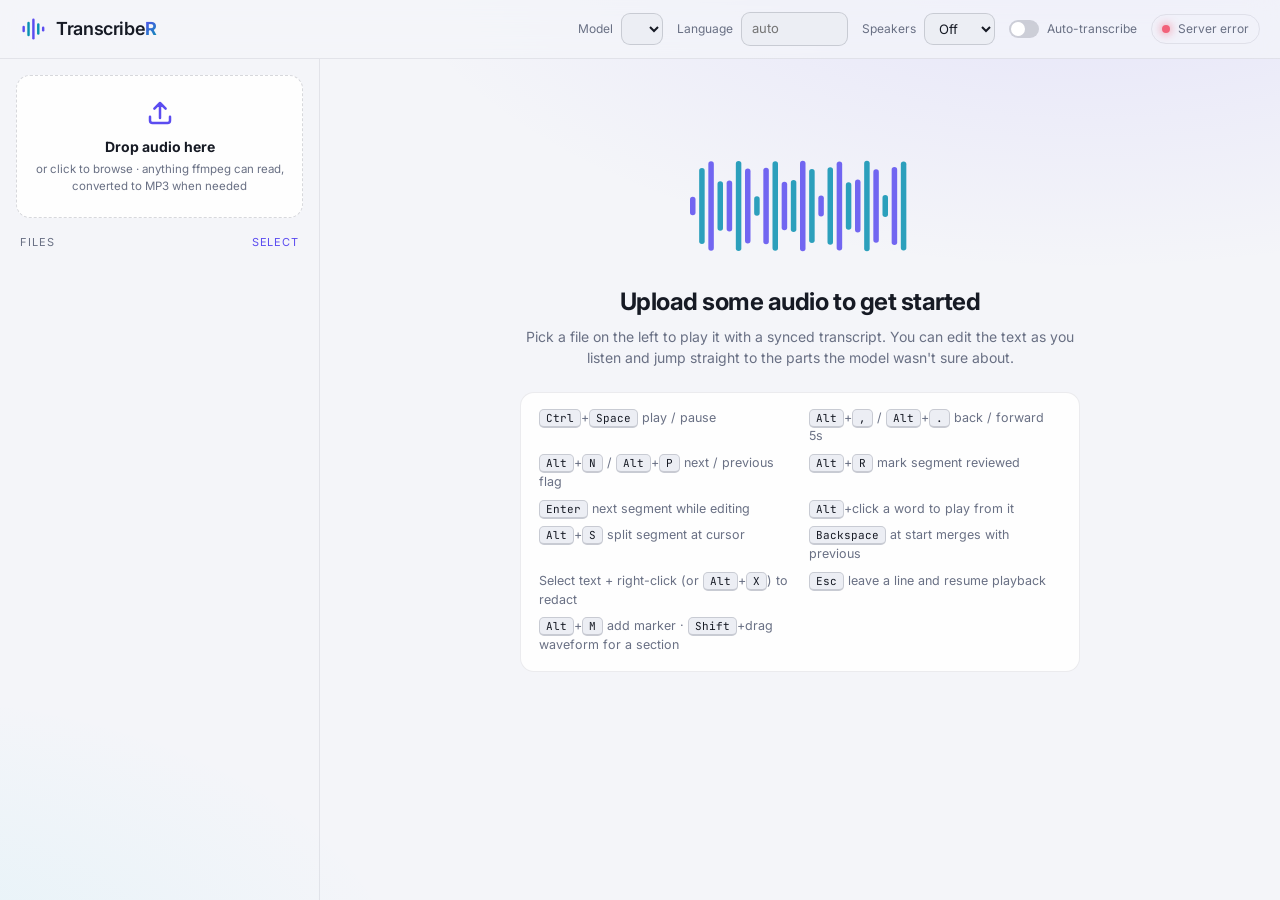
==== app/static/index.html @ bec0a1fc "Unredact: click a redaction to restore it, or erase it permanently - Redactions are reversible token" ====
<!doctype html>
<html lang="en">
<head>
  <meta charset="utf-8">
  <meta name="viewport" content="width=device-width, initial-scale=1">
  <title>TranscribeR</title>
  <link rel="icon" href="favicon.svg" type="image/svg+xml">
  <link rel="apple-touch-icon" href="apple-touch-icon.png">
  <link rel="preconnect" href="https://fonts.googleapis.com">
  <link rel="preconnect" href="https://fonts.gstatic.com" crossorigin>
  <link href="https://fonts.googleapis.com/css2?family=Inter:wght@400;500;600;700&family=JetBrains+Mono:wght@400;500&display=swap" rel="stylesheet">
  <link rel="stylesheet" href="styles.css">
</head>
<body>
  <header class="topbar">
    <div class="brand">
      <svg class="logo" viewBox="0 0 32 32" aria-hidden="true"><rect x="3" y="12" width="3" height="8" rx="1.5"/><rect x="9" y="7" width="3" height="18" rx="1.5"/><rect x="15" y="3" width="3" height="26" rx="1.5"/><rect x="21" y="9" width="3" height="14" rx="1.5"/><rect x="27" y="13" width="3" height="6" rx="1.5"/></svg>
      <span>Transcribe<b>R</b></span>
    </div>
    <div class="top-controls">
      <label class="field">
        <span>Model</span>
        <select id="modelSelect"></select>
      </label>
      <label class="field">
        <span>Language</span>
        <input id="languageInput" list="languages" placeholder="auto" size="6">
        <datalist id="languages">
          <option value="en">English</option><option value="es">Spanish</option><option value="fr">French</option>
          <option value="de">German</option><option value="it">Italian</option><option value="pt">Portuguese</option>
          <option value="nl">Dutch</option><option value="ja">Japanese</option><option value="zh">Chinese</option>
          <option value="ko">Korean</option><option value="ru">Russian</option><option value="ar">Arabic</option>
          <option value="hi">Hindi</option><option value="pl">Polish</option><option value="uk">Ukrainian</option>
        </datalist>
      </label>
      <label class="field" id="speakersField" title="Detect who is speaking (runs on the server CPU)">
        <span>Speakers</span>
        <select id="speakersSelect">
          <option value="off">Off</option><option value="auto">Auto</option>
          <option value="2">2</option><option value="3">3</option><option value="4">4</option>
          <option value="5">5</option><option value="6">6</option><option value="8">8</option>
        </select>
      </label>
      <label class="toggle" title="Start transcribing as soon as a file is uploaded">
        <input type="checkbox" id="autoToggle"><span class="switch"></span><span>Auto-transcribe</span>
      </label>
      <div class="backend" id="backendStatus" title="llama-swap connection"><span class="dot"></span><span class="label">Connecting…</span></div>
    </div>
  </header>

  <div class="layout">
    <aside class="sidebar">
      <label class="dropzone" id="dropzone">
        <input type="file" id="fileInput" multiple accept="audio/*,video/*,.mp3,.wav,.m4a,.flac,.ogg,.opus,.webm,.aac,.wma,.mp4,.mkv,.mov">
        <svg viewBox="0 0 24 24" aria-hidden="true"><path d="M12 16V4m0 0-4.5 4.5M12 4l4.5 4.5M4 15v3a2 2 0 0 0 2 2h12a2 2 0 0 0 2-2v-3"/></svg>
        <strong>Drop audio here</strong>
        <small>or click to browse · anything ffmpeg can read, converted to MP3 when needed</small>
      </label>
      <div class="list-head">
        <span>Files <span id="fileCount" class="muted"></span></span>
        <button class="link-btn" id="selectToggle">Select</button>
      </div>
      <ul class="file-list" id="fileList"></ul>
      <div class="bulk-bar hidden" id="bulkBar">
        <span id="bulkCount">0 selected</span>
        <div>
          <button class="btn sm" id="bulkAll">All</button>
          <button class="btn sm" id="bulkAudio" title="Delete the audio but keep transcripts">Audio only</button>
          <button class="btn sm danger" id="bulkDelete">Delete</button>
        </div>
      </div>
    </aside>

    <main class="main" id="main">
      <section class="empty" id="emptyState">
        <div class="empty-art">
          <svg viewBox="0 0 120 60" aria-hidden="true"><g id="emptyBars"></g></svg>
        </div>
        <h1>Upload some audio to get started</h1>
        <p>Pick a file on the left to play it with a synced transcript. You can edit the text as you listen and jump straight to the parts the model wasn't sure about.</p>
        <div class="kbd-help">
          <div><kbd>Ctrl</kbd>+<kbd>Space</kbd> play / pause</div>
          <div><kbd>Alt</kbd>+<kbd>,</kbd> / <kbd>Alt</kbd>+<kbd>.</kbd> back / forward 5s</div>
          <div><kbd>Alt</kbd>+<kbd>N</kbd> / <kbd>Alt</kbd>+<kbd>P</kbd> next / previous flag</div>
          <div><kbd>Alt</kbd>+<kbd>R</kbd> mark segment reviewed</div>
          <div><kbd>Enter</kbd> next segment while editing</div>
          <div><kbd>Alt</kbd>+click a word to play from it</div>
          <div><kbd>Alt</kbd>+<kbd>S</kbd> split segment at cursor</div>
          <div><kbd>Backspace</kbd> at start merges with previous</div>
          <div>Select text + right-click (or <kbd>Alt</kbd>+<kbd>X</kbd>) to redact</div>
          <div><kbd>Esc</kbd> leave a line and resume playback</div>
          <div><kbd>Alt</kbd>+<kbd>M</kbd> add marker · <kbd>Shift</kbd>+drag waveform for a section</div>
        </div>
      </section>

      <section class="workspace hidden" id="workspace">
        <div class="ws-head">
          <div class="title-wrap">
            <h2 id="fileTitle" contenteditable="true" spellcheck="false" title="Click to rename"></h2>
            <div class="meta" id="fileMeta"></div>
          </div>
          <div class="actions">
            <span class="save-state" id="saveState"></span>
            <button class="btn" id="transcribeBtn">Transcribe</button>
            <div class="menu">
              <button class="btn primary" id="downloadBtn" disabled>Download ▾</button>
              <div class="menu-pop" id="downloadMenu">
                <button data-fmt="txt"><b>Plain text</b><small>.txt with no timestamps</small></button>
                <button data-fmt="timestamps"><b>With timestamps</b><small>[00:01:23 - 00:01:27] text</small></button>
                <button data-fmt="srt"><b>SRT subtitles</b><small>.srt</small></button>
                <button data-fmt="vtt"><b>WebVTT</b><small>.vtt</small></button>
                <button data-fmt="chapters"><b>Chapters</b><small>marker list, e.g. for podcast show notes</small></button>
                <button data-fmt="json"><b>JSON</b><small>segments + confidence + markers</small></button>
              </div>
            </div>
            <div class="menu">
              <button class="btn icon" id="moreBtn" title="More">⋯</button>
              <div class="menu-pop right" id="moreMenu">
                <button id="diarizeBtn"><b>Detect speakers again</b><small>Keeps your text edits; uses the Speakers setting</small></button>
                <button id="revertBtn"><b>Revert edits</b><small>Restore the original model output (redactions stay)</small></button>
                <button id="eraseAllBtn"><b>Erase all redactions permanently</b><small>Do this before sharing. Redactions can't be undone after</small></button>
                <button id="deleteAudioBtn"><b>Delete audio only</b><small>Free up space, keep the transcript</small></button>
                <button id="deleteBtn" class="danger"><b>Delete file</b><small>Removes audio and transcript</small></button>
              </div>
            </div>
          </div>
        </div>

        <div class="audio-gone card hidden" id="audioGone">The audio for this file was deleted. The transcript can still be edited and downloaded.</div>
        <div class="player card" id="playerCard">
          <div class="wave-wrap" id="waveWrap">
            <canvas id="wave"></canvas>
            <div class="wave-hover" id="waveHover"></div>
          </div>
          <div class="controls">
            <button class="ctl" id="backBtn" title="Back 5s (Alt+,)"><svg viewBox="0 0 24 24"><path d="M11 6 5 12l6 6M19 6l-6 6 6 6"/></svg></button>
            <button class="ctl play" id="playBtn" title="Play / pause (Ctrl+Space)"><svg viewBox="0 0 24 24" id="playIcon"><path d="M8 5v14l11-7z"/></svg></button>
            <button class="ctl" id="fwdBtn" title="Forward 5s (Alt+.)"><svg viewBox="0 0 24 24"><path d="m13 6 6 6-6 6M5 6l6 6-6 6"/></svg></button>
            <div class="time"><span id="curTime">0:00</span><span class="muted"> / </span><span id="durTime" class="muted">0:00</span></div>
            <button class="btn sm" id="addMarkerBtn" title="Add a marker at the playhead (Alt+M). Shift+drag on the waveform to mark a section.">+ Marker</button>
            <div class="spacer"></div>
            <label class="field compact"><span>Speed</span>
              <select id="rateSelect">
                <option>0.5</option><option>0.75</option><option>0.9</option><option selected>1</option><option>1.25</option><option>1.5</option><option>2</option>
              </select>
            </label>
            <input type="range" id="volume" min="0" max="1" step="0.01" value="1" title="Volume">
            <label class="toggle" title="Keep the current segment in view while playing">
              <input type="checkbox" id="followToggle" checked><span class="switch"></span><span>Follow</span>
            </label>
            <label class="toggle" title="Clicking into a line pauses playback; press Esc to leave the line and resume (1s back). Typing while it plays also pauses and resumes.">
              <input type="checkbox" id="typingToggle" checked><span class="switch"></span><span>Pause while editing</span>
            </label>
          </div>
          <audio id="audio" preload="metadata"></audio>
        </div>

        <div class="processing card hidden" id="processing">
          <div class="pulse"><span></span><span></span><span></span><span></span><span></span></div>
          <div class="proc-body">
            <strong id="procTitle">Transcribing…</strong>
            <div class="muted" id="procDetail"></div>
            <div class="bars" id="procBars"></div>
          </div>
        </div>

        <div class="body">
          <div class="transcript card" id="transcriptCard">
            <div class="card-head">
              <span>Transcript</span>
              <input type="search" id="searchInput" placeholder="Search…">
            </div>
            <div class="segments" id="segments"></div>
          </div>

          <aside class="side">
          <section class="markers card hidden" id="markersCard">
            <div class="card-head"><span>Markers <b id="markerCount" class="badge mk"></b></span>
              <button class="btn icon sm" id="addMarker2" title="Add marker at playhead (Alt+M)">+</button>
            </div>
            <ul class="marker-list" id="markerList"></ul>
            <div class="mk-hint">Shift+drag on the waveform to mark a section. Drag a marker to move it.</div>
          </section>
          <section class="speakers card hidden" id="speakersCard">
            <div class="card-head"><span>Speakers</span>
              <div class="nav">
                <button class="btn sm" id="teachBtn" title="Tag a few clips so it learns each voice">Teach</button>
                <button class="btn icon sm" id="addSpeaker" title="Add speaker">+</button>
              </div>
            </div>
            <ul class="speaker-list" id="speakerList"></ul>
            <div class="spk-foot" id="spkFoot"></div>
          </section>
          <section class="review card" id="reviewCard">
            <div class="card-head">
              <span>Needs review <b id="flagCount" class="badge">0</b></span>
              <div class="nav">
                <button class="btn icon sm" id="prevFlag" title="Previous flag (Alt+P)">↑</button>
                <button class="btn icon sm" id="nextFlag" title="Next flag (Alt+N)">↓</button>
              </div>
            </div>
            <div class="sensitivity">
              <label for="threshold">Sensitivity <span id="thresholdVal" class="muted"></span></label>
              <input type="range" id="threshold" min="0.3" max="0.95" step="0.01">
              <div class="legend"><span>fewer flags</span><span>more flags</span></div>
            </div>
            <div class="stats" id="stats"></div>
            <ul class="flag-list" id="flagList"></ul>
            <button class="btn ghost full" id="reviewAllBtn">Mark all as reviewed</button>
          </section>
          </aside>
        </div>
      </section>
    </main>
  </div>

  <div class="spk-menu hidden" id="spkMenu">
    <div class="spk-scope">
      <button data-scope="seg" class="on">This segment</button><button data-scope="turn">Whole turn</button>
    </div>
    <div id="spkMenuList"></div>
    <button class="spk-new" id="spkNew">+ New speaker</button>
  </div>
  <div class="sel-bubble hidden" id="selBubble" role="toolbar" aria-label="Redact selection">
    <button id="bubRedact" title="Redact this (Alt+X)"><span class="bar-icon"></span>Redact</button>
    <button id="bubAll" title="Redact every occurrence in this file">Everywhere</button>
    <button id="bubMute" title="Redact and silence it in the audio too">+ Mute audio</button>
  </div>
  <div class="ctx-menu hidden" id="redMenu" role="menu">
    <div class="red-info" id="redInfo"></div>
    <button id="redUndo" role="menuitem"><b>Unredact</b><small id="redUndoSub">Restore the original text</small></button>
    <button id="redErase" role="menuitem" class="danger"><b>Erase permanently</b><small>Can't be undone. Removes the hidden original</small></button>
  </div>
  <div class="ctx-menu hidden" id="ctxMenu" role="menu">
    <button id="ctxRedact" role="menuitem"><b>Redact</b><kbd>Alt+X</kbd></button>
    <button id="ctxRedactAll" role="menuitem"><b>Redact everywhere</b><small id="ctxCount"></small></button>
    <button id="ctxRedactMute" role="menuitem"><b>Redact and mute audio</b><small>Silences it in the recording too</small></button>
    <div class="ctx-sep"></div>
    <button id="ctxCopy" role="menuitem"><b>Copy</b></button>
  </div>
  <div class="modal hidden" id="trainer" role="dialog" aria-modal="true" aria-labelledby="trTitle">
    <div class="modal-card">
      <div class="modal-head">
        <h3 id="trTitle">Teach speakers</h3>
        <button class="btn icon sm" id="trClose" title="Close">✕</button>
      </div>
      <div class="modal-body">
        <section>
          <div class="tr-label"><b>1</b> Who is speaking in this file?</div>
          <div class="tr-people" id="trPeople"></div>
          <div class="tr-row">
            <button class="btn sm" id="trAddPerson">+ Add person</button>
            <span class="tr-saved" id="trSaved"></span>
          </div>
        </section>
        <section>
          <div class="tr-label"><b>2</b> Tag a few clips <span class="tr-counts" id="trCounts"></span></div>
          <p class="muted tr-hint">Play each clip and pick who's talking. Two or three per person is usually enough. People with a remembered voice don't need any.</p>
          <ul class="tr-clips" id="trClips"></ul>
          <button class="btn sm ghost" id="trMore">More clips</button>
        </section>
      </div>
      <div class="modal-foot">
        <label class="toggle"><input type="checkbox" id="trRemember" checked><span class="switch"></span><span>Remember these voices for future files</span></label>
        <button class="btn primary" id="trApply" disabled>Apply to whole file</button>
      </div>
    </div>
  </div>
  <div class="toast" id="toast"></div>
  <script src="app.js"></script>
</body>
</html>
---- app/static/styles.css ----
:root {
  --bg: #0b0d12;
  --bg-2: #10131a;
  --panel: rgba(22, 26, 36, 0.78);
  --panel-solid: #161a24;
  --border: rgba(255, 255, 255, 0.07);
  --border-strong: rgba(255, 255, 255, 0.14);
  --text: #e7e9ee;
  --muted: #8b92a3;
  --accent: #7c6cff;
  --accent-2: #22d3ee;
  --accent-soft: rgba(124, 108, 255, 0.16);
  --warn: #f5b544;
  --warn-soft: rgba(245, 181, 68, 0.14);
  --danger: #f2627a;
  --ok: #3ddc97;
  --wave: #3a4256;
  --radius: 14px;
  --shadow: 0 10px 40px rgba(0, 0, 0, 0.35);
  --mono: "JetBrains Mono", ui-monospace, SFMono-Regular, Menlo, monospace;
  color-scheme: dark;
}

@media (prefers-color-scheme: light) {
  :root {
    --bg: #f4f5f9;
    --bg-2: #eceef4;
    --panel: rgba(255, 255, 255, 0.86);
    --panel-solid: #ffffff;
    --border: rgba(15, 20, 40, 0.08);
    --border-strong: rgba(15, 20, 40, 0.16);
    --text: #161a24;
    --muted: #697084;
    --accent: #5b4cf0;
    --accent-2: #0891b2;
    --accent-soft: rgba(91, 76, 240, 0.1);
    --warn: #c27c0e;
    --warn-soft: rgba(245, 160, 30, 0.14);
    --wave: #c9cedb;
    --shadow: 0 10px 30px rgba(20, 25, 50, 0.08);
    color-scheme: light;
  }
}

* { box-sizing: border-box; }
html, body { height: 100%; }
body {
  margin: 0;
  font: 14px/1.5 Inter, system-ui, -apple-system, "Segoe UI", Roboto, sans-serif;
  color: var(--text);
  background:
    radial-gradient(1200px 600px at 85% -10%, rgba(124, 108, 255, 0.14), transparent 60%),
    radial-gradient(900px 500px at -10% 110%, rgba(34, 211, 238, 0.08), transparent 60%),
    var(--bg);
  background-attachment: fixed;
  display: flex;
  flex-direction: column;
  overflow: hidden;
}
button, input, select { font: inherit; color: inherit; }
.hidden { display: none !important; }
.muted { color: var(--muted); }
svg { fill: none; stroke: currentColor; stroke-width: 2; stroke-linecap: round; stroke-linejoin: round; }

/* ---------- top bar ---------- */
.topbar {
  display: flex; align-items: center; justify-content: space-between; gap: 16px;
  padding: 12px 20px; border-bottom: 1px solid var(--border);
  background: color-mix(in srgb, var(--bg) 70%, transparent);
  backdrop-filter: blur(14px); flex-wrap: wrap;
}
.brand { display: flex; align-items: center; gap: 10px; font-weight: 600; font-size: 18px; letter-spacing: -0.02em; }
.brand b { background: linear-gradient(135deg, var(--accent), var(--accent-2)); -webkit-background-clip: text; background-clip: text; color: transparent; }
.logo { width: 26px; height: 26px; stroke: none; }
.logo rect { fill: var(--accent); }
.logo rect:nth-child(2n) { fill: var(--accent-2); }
.top-controls { display: flex; align-items: center; gap: 14px; flex-wrap: wrap; }

.field { display: flex; align-items: center; gap: 8px; font-size: 12px; color: var(--muted); }
.field select, .field input, input[type=search] {
  background: var(--bg-2); border: 1px solid var(--border-strong); border-radius: 9px;
  padding: 6px 10px; color: var(--text); font-size: 13px; outline: none; min-width: 0;
}
.field select:focus, .field input:focus, input[type=search]:focus { border-color: var(--accent); box-shadow: 0 0 0 3px var(--accent-soft); }
.field.compact select { padding: 4px 8px; }
#modelSelect { max-width: 220px; }

.toggle { display: inline-flex; align-items: center; gap: 8px; font-size: 12px; color: var(--muted); cursor: pointer; user-select: none; white-space: nowrap; }
.toggle input { display: none; }
.switch { width: 30px; height: 18px; border-radius: 99px; background: var(--border-strong); position: relative; transition: .2s; flex: none; }
.switch::after { content: ""; position: absolute; top: 2px; left: 2px; width: 14px; height: 14px; border-radius: 50%; background: #fff; transition: .2s; }
.toggle input:checked + .switch { background: var(--accent); }
.toggle input:checked + .switch::after { transform: translateX(12px); }

.backend { display: flex; align-items: center; gap: 8px; font-size: 12px; color: var(--muted); padding: 5px 10px; border: 1px solid var(--border); border-radius: 99px; max-width: 260px; }
.backend .label { white-space: nowrap; overflow: hidden; text-overflow: ellipsis; }
.dot { width: 8px; height: 8px; border-radius: 50%; background: var(--muted); flex: none; }
.backend.ok .dot { background: var(--ok); box-shadow: 0 0 10px var(--ok); }
.backend.err .dot { background: var(--danger); box-shadow: 0 0 10px var(--danger); }

/* ---------- layout ---------- */
.layout { flex: 1; display: grid; grid-template-columns: 320px 1fr; min-height: 0; }
.sidebar { border-right: 1px solid var(--border); padding: 16px; display: flex; flex-direction: column; gap: 12px; min-height: 0; overflow: hidden; }
.main { min-width: 0; min-height: 0; overflow: auto; padding: 20px 24px; }

/* ---------- dropzone & file list ---------- */
.dropzone {
  display: flex; flex-direction: column; align-items: center; text-align: center; gap: 4px;
  padding: 22px 16px; border: 1.5px dashed var(--border-strong); border-radius: var(--radius);
  background: var(--panel); cursor: pointer; transition: .2s;
}
.dropzone input { display: none; }
.dropzone svg { width: 30px; height: 30px; color: var(--accent); margin-bottom: 4px; }
.dropzone small { color: var(--muted); font-size: 11.5px; }
.dropzone:hover, .dropzone.over { border-color: var(--accent); background: var(--accent-soft); transform: translateY(-1px); }

.list-head { display: flex; justify-content: space-between; font-size: 11px; text-transform: uppercase; letter-spacing: .08em; color: var(--muted); padding: 4px 4px 0; }
.file-list { list-style: none; margin: 0; padding: 0; overflow: auto; flex: 1; display: flex; flex-direction: column; gap: 6px; }
.file {
  display: grid; grid-template-columns: 34px 1fr; gap: 10px; align-items: center;
  padding: 10px; border-radius: 11px; border: 1px solid transparent; cursor: pointer; transition: .15s;
  position: relative; overflow: hidden;
}
.file:hover { background: var(--panel); border-color: var(--border); }
.file.active { background: var(--accent-soft); border-color: color-mix(in srgb, var(--accent) 45%, transparent); }
.file .ficon { width: 34px; height: 34px; border-radius: 9px; display: grid; place-items: center; background: var(--bg-2); color: var(--accent); }
.file .ficon svg { width: 18px; height: 18px; }
.file .fname { font-weight: 500; white-space: nowrap; overflow: hidden; text-overflow: ellipsis; }
.file .fsub { display: flex; gap: 6px; align-items: center; font-size: 11.5px; color: var(--muted); flex-wrap: wrap; }
.file .progress { position: absolute; left: 0; bottom: 0; height: 2px; background: linear-gradient(90deg, var(--accent), var(--accent-2)); transition: width .2s; }

.pill { display: inline-flex; align-items: center; gap: 4px; font-size: 10.5px; font-weight: 600; padding: 1px 7px; border-radius: 99px; background: var(--bg-2); color: var(--muted); border: 1px solid var(--border); }
.pill.done { color: var(--ok); border-color: color-mix(in srgb, var(--ok) 35%, transparent); }
.pill.error { color: var(--danger); border-color: color-mix(in srgb, var(--danger) 35%, transparent); }
.pill.busy { color: var(--accent-2); border-color: color-mix(in srgb, var(--accent-2) 35%, transparent); }
.pill.busy::before { content: ""; width: 6px; height: 6px; border-radius: 50%; background: currentColor; animation: blink 1s infinite; }
.pill.flags { color: var(--warn); border-color: color-mix(in srgb, var(--warn) 35%, transparent); }
@keyframes blink { 50% { opacity: .25; } }

/* ---------- empty state ---------- */
.empty { max-width: 560px; margin: 8vh auto; text-align: center; }
.empty h1 { font-size: 24px; letter-spacing: -0.02em; margin: 18px 0 6px; }
.empty p { color: var(--muted); margin: 0 0 24px; }
.empty-art svg { width: 220px; height: 110px; stroke: none; }
.empty-art rect { fill: var(--accent); opacity: .85; transform-origin: center; transform-box: fill-box; animation: eq 1.4s ease-in-out infinite; }
.empty-art rect:nth-child(2n) { fill: var(--accent-2); }
@keyframes eq { 50% { transform: scaleY(.35); } }
.kbd-help { display: grid; grid-template-columns: 1fr 1fr; gap: 8px 18px; text-align: left; font-size: 12.5px; color: var(--muted); background: var(--panel); border: 1px solid var(--border); border-radius: var(--radius); padding: 16px 18px; }
kbd { font-family: var(--mono); font-size: 11px; padding: 1px 6px; border-radius: 5px; border: 1px solid var(--border-strong); border-bottom-width: 2px; background: var(--bg-2); color: var(--text); }

/* ---------- workspace ---------- */
.workspace { display: flex; flex-direction: column; gap: 16px; max-width: 1400px; margin: 0 auto; height: 100%; min-height: 0; }
.ws-head { display: flex; justify-content: space-between; align-items: flex-start; gap: 16px; flex-wrap: wrap; }
.title-wrap { min-width: 0; flex: 1; }
.ws-head h2 { margin: 0; font-size: 22px; letter-spacing: -0.02em; outline: none; border-radius: 6px; padding: 0 4px; margin-left: -4px; white-space: nowrap; overflow: hidden; text-overflow: ellipsis; }
.ws-head h2:focus { background: var(--bg-2); box-shadow: 0 0 0 2px var(--accent-soft); text-overflow: clip; }
.meta { display: flex; gap: 12px; flex-wrap: wrap; color: var(--muted); font-size: 12.5px; margin-top: 4px; }
.meta span { display: inline-flex; gap: 5px; align-items: center; }
.actions { display: flex; align-items: center; gap: 8px; }
.save-state { font-size: 12px; color: var(--muted); margin-right: 4px; }

.btn {
  display: inline-flex; align-items: center; justify-content: center; gap: 6px;
  padding: 8px 14px; border-radius: 10px; border: 1px solid var(--border-strong);
  background: var(--panel-solid); cursor: pointer; font-weight: 500; font-size: 13px; transition: .15s; white-space: nowrap;
}
.btn:hover:not(:disabled) { border-color: var(--accent); }
.btn:disabled { opacity: .45; cursor: not-allowed; }
.btn.primary { background: linear-gradient(135deg, var(--accent), color-mix(in srgb, var(--accent) 60%, var(--accent-2))); border-color: transparent; color: #fff; box-shadow: 0 6px 20px rgba(124, 108, 255, .3); }
.btn.primary:hover:not(:disabled) { filter: brightness(1.08); }
.btn.ghost { background: transparent; }
.btn.icon { padding: 8px 11px; }
.btn.sm { padding: 3px 9px; font-size: 12px; border-radius: 8px; }
.btn.full { width: 100%; }

.menu { position: relative; }
.menu-pop {
  position: absolute; top: calc(100% + 6px); left: 0; z-index: 20; min-width: 230px;
  background: var(--panel-solid); border: 1px solid var(--border-strong); border-radius: 12px; box-shadow: var(--shadow);
  padding: 6px; display: none; flex-direction: column;
}
.menu-pop.right { left: auto; right: 0; }
.menu.open .menu-pop { display: flex; animation: pop .12s ease-out; }
@keyframes pop { from { opacity: 0; transform: translateY(-4px); } }
.menu-pop button { display: flex; flex-direction: column; align-items: flex-start; text-align: left; padding: 8px 10px; border: 0; background: none; border-radius: 8px; cursor: pointer; }
.menu-pop button:hover { background: var(--accent-soft); }
.menu-pop button small { color: var(--muted); font-size: 11.5px; }
.menu-pop button.danger b { color: var(--danger); }

.card { background: var(--panel); border: 1px solid var(--border); border-radius: var(--radius); box-shadow: var(--shadow); backdrop-filter: blur(12px); }
.card-head { display: flex; justify-content: space-between; align-items: center; gap: 10px; padding: 12px 16px; border-bottom: 1px solid var(--border); font-weight: 600; font-size: 13px; }
.card-head input[type=search] { width: 180px; padding: 5px 10px; font-weight: 400; }

/* ---------- player ---------- */
.player { padding: 14px 16px 10px; }
.wave-wrap { position: relative; height: 84px; cursor: pointer; }
#wave { width: 100%; height: 100%; display: block; }
.wave-hover { position: absolute; bottom: -2px; transform: translateX(-50%); font: 11px var(--mono); background: var(--panel-solid); border: 1px solid var(--border-strong); padding: 1px 6px; border-radius: 6px; pointer-events: none; opacity: 0; transition: opacity .1s; }
.wave-wrap:hover .wave-hover { opacity: 1; }
.controls { display: flex; align-items: center; gap: 10px; margin-top: 10px; flex-wrap: wrap; }
.ctl { width: 36px; height: 36px; display: grid; place-items: center; border-radius: 50%; border: 1px solid var(--border-strong); background: var(--panel-solid); cursor: pointer; transition: .15s; }
.ctl svg { width: 16px; height: 16px; }
.ctl:hover { border-color: var(--accent); color: var(--accent); }
.ctl.play { width: 46px; height: 46px; background: linear-gradient(135deg, var(--accent), var(--accent-2)); border: 0; color: #fff; box-shadow: 0 6px 22px rgba(124, 108, 255, .4); }
.ctl.play:hover { color: #fff; transform: scale(1.05); }
.ctl.play svg { width: 18px; height: 18px; fill: currentColor; stroke: none; }
.time { font: 13px var(--mono); margin-left: 6px; }
.spacer { flex: 1; }
input[type=range] { accent-color: var(--accent); }
#volume { width: 90px; }

/* ---------- processing ---------- */
.processing { display: flex; align-items: center; gap: 16px; padding: 16px 20px; }
.pulse { display: flex; gap: 4px; align-items: center; height: 28px; }
.pulse span { width: 4px; height: 100%; border-radius: 2px; background: linear-gradient(var(--accent), var(--accent-2)); animation: eq 1s ease-in-out infinite; }
.pulse span:nth-child(2) { animation-delay: .1s; } .pulse span:nth-child(3) { animation-delay: .2s; }
.pulse span:nth-child(4) { animation-delay: .3s; } .pulse span:nth-child(5) { animation-delay: .4s; }
.processing.error .pulse { display: none; }
.processing.error strong { color: var(--danger); }

/* ---------- transcript ---------- */
.body { flex: 1; display: grid; grid-template-columns: 1fr 320px; gap: 16px; min-height: 360px; }
.transcript, .review { display: flex; flex-direction: column; min-height: 0; overflow: hidden; }
.side { display: flex; flex-direction: column; gap: 16px; min-height: 0; }
.side .review { flex: 1; }
.segments { overflow: auto; padding: 8px; flex: 1; scroll-behavior: smooth; }
.seg-empty { color: var(--muted); padding: 40px 20px; text-align: center; }

.seg {
  display: grid; grid-template-columns: 78px 1fr 30px; gap: 10px; align-items: start;
  padding: 8px 10px; border-radius: 10px; border-left: 3px solid transparent; transition: background .15s;
  position: relative;
}
.seg:hover { background: color-mix(in srgb, var(--panel-solid) 60%, transparent); }
.seg.active { background: var(--accent-soft); }
.seg.flagged { border-left-color: var(--warn); background: var(--warn-soft); }
.seg.flagged.active { background: color-mix(in srgb, var(--warn-soft) 50%, var(--accent-soft)); }
.seg.flash { animation: flash 1.2s ease-out; }
@keyframes flash { 0% { box-shadow: 0 0 0 2px var(--warn); } 100% { box-shadow: 0 0 0 2px transparent; } }
.seg.dim { opacity: .35; }
.seg-time { font: 12px var(--mono); color: var(--muted); background: none; border: 0; padding: 3px 0; cursor: pointer; text-align: left; }
.seg-time:hover { color: var(--accent); }
.seg.active .seg-time { color: var(--accent); font-weight: 500; }
.seg-text { outline: none; padding: 2px 6px; margin: 0 -6px; border-radius: 6px; min-height: 1.5em; font-size: 15px; line-height: 1.65; white-space: pre-wrap; word-break: break-word; }
.seg-text:focus { background: var(--bg-2); box-shadow: 0 0 0 1.5px var(--accent); }
.seg-text .w { border-radius: 3px; transition: background .1s, color .1s; }
.seg-text .w.low { text-decoration: underline wavy color-mix(in srgb, var(--warn) 80%, transparent); text-underline-offset: 4px; text-decoration-thickness: 1px; }
.seg-text .w.now { background: color-mix(in srgb, var(--accent) 35%, transparent); color: var(--text); }
.seg-text mark { background: color-mix(in srgb, var(--accent-2) 35%, transparent); color: inherit; border-radius: 3px; }
.seg-side { display: flex; flex-direction: column; align-items: center; gap: 4px; padding-top: 3px; }
.conf { width: 6px; height: 22px; border-radius: 3px; background: var(--border-strong); position: relative; overflow: hidden; }
.conf i { position: absolute; left: 0; right: 0; bottom: 0; border-radius: 3px; }
.seg-review { width: 22px; height: 22px; border-radius: 50%; border: 1px solid var(--border-strong); background: none; cursor: pointer; display: grid; place-items: center; color: var(--muted); padding: 0; opacity: 0; transition: .15s; }
.seg-review svg { width: 12px; height: 12px; }
.seg:hover .seg-review, .seg.flagged .seg-review, .seg.reviewed .seg-review { opacity: 1; }
.seg.reviewed .seg-review { color: var(--ok); border-color: color-mix(in srgb, var(--ok) 50%, transparent); }
.seg.flagged .seg-review { color: var(--warn); border-color: var(--warn); }
.seg-edited { position: absolute; left: 10px; top: 32px; font-size: 10px; color: var(--muted); text-transform: uppercase; letter-spacing: .06em; }

/* ---------- review panel ---------- */
.review .nav { display: flex; gap: 4px; }
.badge { display: inline-block; min-width: 20px; text-align: center; padding: 0 6px; border-radius: 99px; background: var(--warn-soft); color: var(--warn); font-size: 11.5px; margin-left: 4px; }
.sensitivity { padding: 12px 16px 6px; font-size: 12.5px; }
.sensitivity input { width: 100%; }
.legend { display: flex; justify-content: space-between; font-size: 10.5px; color: var(--muted); }
.stats { display: grid; grid-template-columns: repeat(3, 1fr); gap: 6px; padding: 6px 16px 10px; }
.stat { background: var(--bg-2); border-radius: 9px; padding: 6px 8px; text-align: center; }
.stat b { display: block; font-size: 15px; }
.stat span { font-size: 10.5px; color: var(--muted); }
.flag-list { list-style: none; margin: 0; padding: 0 8px; overflow: auto; flex: 1; display: flex; flex-direction: column; gap: 6px; }
.flag-item { padding: 10px; border-radius: 10px; border: 1px solid var(--border); cursor: pointer; transition: .15s; background: color-mix(in srgb, var(--panel-solid) 50%, transparent); }
.flag-item:hover { border-color: var(--warn); }
.flag-item.current { border-color: var(--warn); background: var(--warn-soft); }
.flag-top { display: flex; justify-content: space-between; align-items: center; font: 11.5px var(--mono); color: var(--muted); margin-bottom: 4px; }
.flag-conf { color: var(--warn); font-weight: 500; }
.flag-text { font-size: 13px; display: -webkit-box; -webkit-line-clamp: 2; line-clamp: 2; -webkit-box-orient: vertical; overflow: hidden; }
.flag-reasons { margin-top: 6px; display: flex; flex-wrap: wrap; gap: 4px; }
.flag-reasons span { font-size: 10.5px; padding: 1px 6px; border-radius: 6px; background: var(--warn-soft); color: var(--warn); }
.flag-reasons span.word { background: var(--bg-2); color: var(--text); font-family: var(--mono); }
.flag-done { color: var(--muted); text-align: center; padding: 26px 10px; font-size: 13px; }
.flag-done b { display: block; color: var(--ok); font-size: 22px; }
.review .btn.full { margin: 10px 16px 14px; width: auto; }

/* ---------- toast ---------- */
.toast { position: fixed; bottom: 20px; left: 50%; transform: translate(-50%, 20px); background: var(--panel-solid); border: 1px solid var(--border-strong); padding: 10px 16px; border-radius: 10px; box-shadow: var(--shadow); opacity: 0; pointer-events: none; transition: .25s; z-index: 50; max-width: 90vw; }
.toast.show { opacity: 1; transform: translate(-50%, 0); }
.toast.error { border-color: var(--danger); color: var(--danger); }

/* ---------- responsive ---------- */
@media (max-width: 1100px) {
  .body { grid-template-columns: 1fr; }
  .review { max-height: 420px; }
  .side .review { flex: none; }
}
@media (max-width: 800px) {
  body { overflow: auto; }
  .layout { grid-template-columns: 1fr; }
  .sidebar { border-right: 0; border-bottom: 1px solid var(--border); max-height: 45vh; }
  .main { padding: 16px; overflow: visible; }
  .workspace { height: auto; }
  .kbd-help { grid-template-columns: 1fr; }
  .seg { grid-template-columns: 64px 1fr 26px; }
  .body { min-height: 0; }
  .transcript { max-height: 70vh; }
}

/* ---------- v2: files, deletion ---------- */
.list-head { align-items: center; }
.link-btn { background: none; border: 0; color: var(--accent); cursor: pointer; font-size: 11px; text-transform: uppercase; letter-spacing: .08em; padding: 0; }
.file { grid-template-columns: 34px 1fr auto; }
.file .fdel { opacity: 0; border: 0; background: none; color: var(--muted); cursor: pointer; width: 28px; height: 28px; border-radius: 8px; display: grid; place-items: center; transition: .15s; }
.file .fdel svg { width: 15px; height: 15px; }
.file:hover .fdel { opacity: 1; }
.file .fdel:hover { color: var(--danger); background: color-mix(in srgb, var(--danger) 12%, transparent); }
.file .fcheck { width: 34px; height: 34px; display: grid; place-items: center; }
.file .fcheck input { width: 17px; height: 17px; accent-color: var(--accent); }
.file.selected { background: var(--accent-soft); }
.pill.gone { color: var(--muted); border-style: dashed; }
.bulk-bar { display: flex; justify-content: space-between; align-items: center; gap: 8px; padding: 10px 12px; border-radius: 12px; background: var(--panel-solid); border: 1px solid var(--border-strong); box-shadow: var(--shadow); font-size: 12.5px; flex-wrap: wrap; }
.bulk-bar > div { display: flex; gap: 6px; }
.btn.danger { color: var(--danger); }
.btn.danger:hover:not(:disabled) { border-color: var(--danger); }
.audio-gone { padding: 14px 18px; color: var(--muted); font-size: 13px; }

/* ---------- v2: progress ---------- */
.proc-body { flex: 1; min-width: 0; }
.bars { display: flex; flex-direction: column; gap: 8px; margin-top: 10px; }
.bars:empty { display: none; }
.bar-row { display: grid; grid-template-columns: 120px 1fr 54px; gap: 10px; align-items: center; font-size: 12px; color: var(--muted); }
.bar-track { height: 6px; border-radius: 99px; background: var(--bg-2); overflow: hidden; }
.bar-fill { height: 100%; border-radius: 99px; background: linear-gradient(90deg, var(--accent), var(--accent-2)); transition: width .4s ease; }
.bar-row span:last-child { text-align: right; font-family: var(--mono); }

/* ---------- v2: speakers ---------- */
.seg.turn { margin-top: 10px; }
.seg.turn:first-child { margin-top: 0; }
.seg-left { display: flex; flex-direction: column; align-items: flex-start; gap: 2px; min-width: 0; }
.spk-chip { display: inline-flex; align-items: center; gap: 5px; max-width: 100%; border: 0; background: none; padding: 1px 0; cursor: pointer; font-size: 11.5px; font-weight: 600; color: var(--spk, var(--muted)); white-space: nowrap; overflow: hidden; text-overflow: ellipsis; }
.spk-chip::before { content: ""; width: 8px; height: 8px; border-radius: 50%; background: var(--spk, var(--muted)); flex: none; }
.spk-chip.minor { opacity: 0; font-weight: 500; }
.seg:hover .spk-chip.minor { opacity: .7; }
.spk-chip:hover { text-decoration: underline; }
.seg .seg-edited { position: static; margin-top: 2px; }
.seg, .seg.flagged { border-left-color: transparent; }
.seg[data-spk] { box-shadow: inset 3px 0 0 color-mix(in srgb, var(--spk) 55%, transparent); }
.seg.flagged { box-shadow: inset 3px 0 0 var(--warn); }

.speakers .speaker-list { list-style: none; margin: 0; padding: 8px; display: flex; flex-direction: column; gap: 4px; max-height: 260px; overflow: auto; }
.speaker-list li { display: grid; grid-template-columns: 12px 1fr auto; gap: 10px; align-items: center; padding: 4px 8px; border-radius: 9px; }
.speaker-list li:hover { background: var(--bg-2); }
.speaker-list .sw { width: 12px; height: 12px; border-radius: 50%; }
.speaker-list input { background: transparent; border: 1px solid transparent; border-radius: 7px; padding: 4px 6px; color: var(--text); font-weight: 500; min-width: 0; outline: none; }
.speaker-list input:hover { border-color: var(--border-strong); }
.speaker-list input:focus { border-color: var(--accent); background: var(--bg-2); }
.speaker-list small { color: var(--muted); font: 11px var(--mono); white-space: nowrap; }
.speaker-list .share { display: block; height: 3px; border-radius: 2px; margin-top: 2px; opacity: .7; }

.spk-menu { position: fixed; z-index: 40; min-width: 220px; background: var(--panel-solid); border: 1px solid var(--border-strong); border-radius: 12px; box-shadow: var(--shadow); padding: 6px; animation: pop .12s ease-out; }
.spk-scope { display: grid; grid-template-columns: 1fr 1fr; gap: 2px; background: var(--bg-2); border-radius: 8px; padding: 2px; margin-bottom: 6px; }
.spk-scope button { border: 0; background: none; padding: 5px; border-radius: 6px; font-size: 11.5px; cursor: pointer; color: var(--muted); }
.spk-scope button.on { background: var(--panel-solid); color: var(--text); box-shadow: 0 1px 3px rgba(0,0,0,.15); }
.spk-menu .opt, .spk-new { display: flex; align-items: center; gap: 8px; width: 100%; border: 0; background: none; text-align: left; padding: 7px 8px; border-radius: 8px; cursor: pointer; font-size: 13px; }
.spk-menu .opt:hover, .spk-new:hover { background: var(--accent-soft); }
.spk-menu .opt.cur { font-weight: 600; }
.spk-menu .opt i { width: 10px; height: 10px; border-radius: 50%; flex: none; }
.spk-new { color: var(--accent); border-top: 1px solid var(--border); border-radius: 0 0 8px 8px; margin-top: 4px; }

/* ---------- v2: karaoke highlighting ---------- */
.seg.active .seg-text .w { color: color-mix(in srgb, var(--text) 62%, transparent); }
.seg.active .seg-text .w.past { color: var(--text); }
.seg.active .seg-text .w.now { color: var(--text); background: color-mix(in srgb, var(--accent) 32%, transparent); box-shadow: 0 0 0 2px color-mix(in srgb, var(--accent) 32%, transparent); }
.seg-text:focus .w { color: var(--text) !important; }

/* ---------- v3: teaching speakers ---------- */
.spk-foot { padding: 0 12px 12px; display: flex; flex-direction: column; gap: 8px; }
.spk-foot:empty { display: none; }
.spk-foot .btn { width: 100%; }
.spk-foot small { color: var(--muted); font-size: 11.5px; }
.voice-badge { font-size: 10px; color: var(--ok); margin-left: 6px; font-weight: 600; letter-spacing: .03em; }
.spk-chip.unsure::after { content: "?"; margin-left: 2px; color: var(--warn); }

.modal { position: fixed; inset: 0; z-index: 60; background: rgba(5, 7, 12, .55); backdrop-filter: blur(4px); display: grid; place-items: center; padding: 16px; }
.modal-card { width: min(680px, 100%); max-height: min(860px, calc(100vh - 32px)); display: flex; flex-direction: column; background: var(--panel-solid); border: 1px solid var(--border-strong); border-radius: 16px; box-shadow: var(--shadow); animation: pop .15s ease-out; }
.modal-head { display: flex; justify-content: space-between; align-items: center; padding: 16px 18px 8px; }
.modal-head h3 { margin: 0; font-size: 17px; letter-spacing: -0.01em; }
.modal-body { overflow: auto; padding: 4px 18px 8px; display: flex; flex-direction: column; gap: 18px; }
.modal-foot { display: flex; justify-content: space-between; align-items: center; gap: 12px; padding: 14px 18px; border-top: 1px solid var(--border); flex-wrap: wrap; }
.tr-label { font-weight: 600; font-size: 13px; margin-bottom: 8px; display: flex; align-items: center; gap: 8px; flex-wrap: wrap; }
.tr-label > b { width: 20px; height: 20px; border-radius: 50%; display: inline-grid; place-items: center; background: var(--accent-soft); color: var(--accent); font-size: 11px; }
.tr-hint { margin: -2px 0 10px; font-size: 12.5px; }
.tr-people { display: flex; flex-wrap: wrap; gap: 8px; margin-bottom: 8px; }
.tr-person { display: flex; align-items: center; gap: 6px; padding: 4px 6px 4px 10px; border-radius: 99px; border: 1px solid var(--border-strong); background: var(--bg-2); }
.tr-person i { width: 10px; height: 10px; border-radius: 50%; flex: none; }
.tr-person input { width: 120px; background: none; border: 0; outline: none; color: var(--text); font-weight: 500; padding: 2px 0; }
.tr-person button { border: 0; background: none; color: var(--muted); cursor: pointer; padding: 2px 4px; border-radius: 6px; }
.tr-person button:hover { color: var(--danger); }
.tr-row { display: flex; align-items: center; gap: 10px; flex-wrap: wrap; }
.tr-saved { display: flex; gap: 6px; flex-wrap: wrap; align-items: center; font-size: 12px; color: var(--muted); }
.tr-saved button { border: 1px dashed var(--border-strong); background: none; border-radius: 99px; padding: 2px 9px; cursor: pointer; font-size: 12px; color: var(--text); }
.tr-saved button:hover { border-color: var(--accent); color: var(--accent); }
.tr-saved .x { border: 0; padding: 0 2px; color: var(--muted); }
.tr-counts { font-weight: 500; color: var(--muted); font-size: 12px; display: inline-flex; gap: 10px; flex-wrap: wrap; }
.tr-counts span.ok { color: var(--ok); }
.tr-clips { list-style: none; margin: 0 0 10px; padding: 0; display: flex; flex-direction: column; gap: 8px; }
.tr-clip { display: grid; grid-template-columns: 38px 1fr; gap: 10px; align-items: start; padding: 10px; border-radius: 12px; border: 1px solid var(--border); background: color-mix(in srgb, var(--bg-2) 60%, transparent); }
.tr-clip.tagged { border-color: color-mix(in srgb, var(--tag, var(--accent)) 55%, transparent); }
.tr-clip.playing { box-shadow: 0 0 0 2px var(--accent-soft); }
.tr-play { width: 38px; height: 38px; border-radius: 50%; border: 0; display: grid; place-items: center; cursor: pointer; color: #fff; background: linear-gradient(135deg, var(--accent), var(--accent-2)); }
.tr-play svg { width: 15px; height: 15px; fill: currentColor; stroke: none; }
.tr-meta { font: 11.5px var(--mono); color: var(--muted); }
.tr-text { font-size: 13.5px; margin: 2px 0 8px; display: -webkit-box; -webkit-line-clamp: 2; line-clamp: 2; -webkit-box-orient: vertical; overflow: hidden; }
.tr-tags { display: flex; gap: 6px; flex-wrap: wrap; }
.tr-tags button { display: inline-flex; align-items: center; gap: 6px; padding: 4px 10px; border-radius: 99px; border: 1px solid var(--border-strong); background: var(--panel-solid); cursor: pointer; font-size: 12.5px; }
.tr-tags button i { width: 8px; height: 8px; border-radius: 50%; }
.tr-tags button.on { color: #fff; border-color: transparent; background: var(--tag); }
.tr-tags button.on i { background: #fff !important; }
.tr-tags button.skip { color: var(--muted); border-style: dashed; }
@media (max-width: 800px) { .tr-person input { width: 96px; } }

/* ---------- v4: redaction ---------- */
.redacted {
  display: inline-block; width: 5.2em; height: 1.2em; overflow: hidden; white-space: nowrap; margin: 0 .1em; border-radius: 3px;
  color: transparent; user-select: all; cursor: pointer; vertical-align: -0.2em;
  background: repeating-linear-gradient(135deg, var(--text) 0 6px, color-mix(in srgb, var(--text) 78%, var(--bg)) 6px 12px);
}
.seg.active .seg-text .w .redacted, .seg-text .w.now .redacted { color: transparent; }
.ctx-menu { position: fixed; z-index: 70; min-width: 230px; background: var(--panel-solid); border: 1px solid var(--border-strong); border-radius: 12px; box-shadow: var(--shadow); padding: 6px; display: flex; flex-direction: column; animation: pop .1s ease-out; }
.ctx-menu button { display: flex; flex-direction: column; align-items: flex-start; gap: 1px; border: 0; background: none; text-align: left; padding: 7px 10px; border-radius: 8px; cursor: pointer; position: relative; }
.ctx-menu button:hover { background: var(--accent-soft); }
.ctx-menu button small { color: var(--muted); font-size: 11.5px; }
.ctx-menu button kbd { position: absolute; right: 10px; top: 8px; }
.ctx-menu button:disabled { opacity: .45; cursor: default; background: none; }
.ctx-sep { height: 1px; background: var(--border); margin: 4px 6px; }
.sel-bubble { position: fixed; z-index: 65; display: flex; gap: 2px; padding: 4px; border-radius: 10px; background: var(--panel-solid); border: 1px solid var(--border-strong); box-shadow: var(--shadow); animation: pop .1s ease-out; transform: translateX(-50%); }
.sel-bubble::after { content: ""; position: absolute; left: 50%; bottom: -6px; width: 10px; height: 10px; background: var(--panel-solid); border-right: 1px solid var(--border-strong); border-bottom: 1px solid var(--border-strong); transform: translateX(-50%) rotate(45deg); }
.sel-bubble.below::after { bottom: auto; top: -6px; transform: translateX(-50%) rotate(225deg); }
.sel-bubble button { display: inline-flex; align-items: center; gap: 6px; border: 0; background: none; padding: 5px 9px; border-radius: 7px; cursor: pointer; font-size: 12.5px; font-weight: 500; white-space: nowrap; }
.sel-bubble button:hover { background: var(--accent-soft); }
.sel-bubble button:disabled { opacity: .4; cursor: default; background: none; }
.sel-bubble .bar-icon { width: 16px; height: 9px; border-radius: 2px; background: repeating-linear-gradient(135deg, var(--text) 0 3px, color-mix(in srgb, var(--text) 70%, var(--bg)) 3px 6px); }

/* ---------- v5: markers ---------- */
.wave-wrap { height: 100px; touch-action: none; }
.wave-wrap.grab { cursor: ew-resize; }
.badge.mk { background: color-mix(in srgb, #22c55e 18%, transparent); color: #22c55e; }
.marker-list { list-style: none; margin: 0; padding: 8px; display: flex; flex-direction: column; gap: 4px; max-height: 280px; overflow: auto; }
.marker-list li { display: grid; grid-template-columns: 14px auto 1fr auto; gap: 8px; align-items: center; padding: 4px 6px; border-radius: 9px; }
.marker-list li:hover, .marker-list li.current { background: var(--bg-2); }
.marker-list .mk-color { width: 14px; height: 14px; border-radius: 4px; border: 0; cursor: pointer; padding: 0; }
.marker-list .mk-time { font: 11.5px var(--mono); color: var(--muted); background: none; border: 0; cursor: pointer; padding: 2px 0; white-space: nowrap; }
.marker-list .mk-time:hover { color: var(--accent); }
.marker-list input { background: transparent; border: 1px solid transparent; border-radius: 7px; padding: 4px 6px; color: var(--text); min-width: 0; outline: none; font-size: 13px; }
.marker-list input:hover { border-color: var(--border-strong); }
.marker-list input:focus { border-color: var(--accent); background: var(--bg-2); }
.marker-list .mk-actions { display: flex; gap: 2px; opacity: .5; }
.marker-list li:hover .mk-actions { opacity: 1; }
.marker-list .mk-actions button { border: 0; background: none; cursor: pointer; color: var(--muted); padding: 3px 5px; border-radius: 6px; font-size: 12px; }
.marker-list .mk-actions button:hover { color: var(--text); background: var(--panel-solid); }
.marker-list .mk-actions button.del:hover { color: var(--danger); }
.mk-hint { font-size: 11.5px; color: var(--muted); padding: 0 14px 12px; }
.mk-divider { display: flex; align-items: center; gap: 10px; margin: 14px 10px 6px; font-size: 12px; font-weight: 600; color: var(--mk); cursor: pointer; }
.mk-divider::before { content: ""; width: 9px; height: 9px; border-radius: 2px; background: var(--mk); transform: rotate(45deg); flex: none; }
.mk-divider::after { content: ""; flex: 1; height: 1px; background: color-mix(in srgb, var(--mk) 45%, transparent); }
.mk-divider .mk-dtime { font: 11px var(--mono); color: var(--muted); font-weight: 400; }
.redacted:hover { outline: 2px solid var(--accent); outline-offset: 1px; }
.redacted.final { cursor: default; background: repeating-linear-gradient(135deg, var(--muted) 0 6px, color-mix(in srgb, var(--muted) 70%, var(--bg)) 6px 12px); }
.redacted.final:hover { outline: none; }
.red-info { font-size: 11.5px; color: var(--muted); padding: 6px 10px 4px; }
.ctx-menu button.danger b { color: var(--danger); }
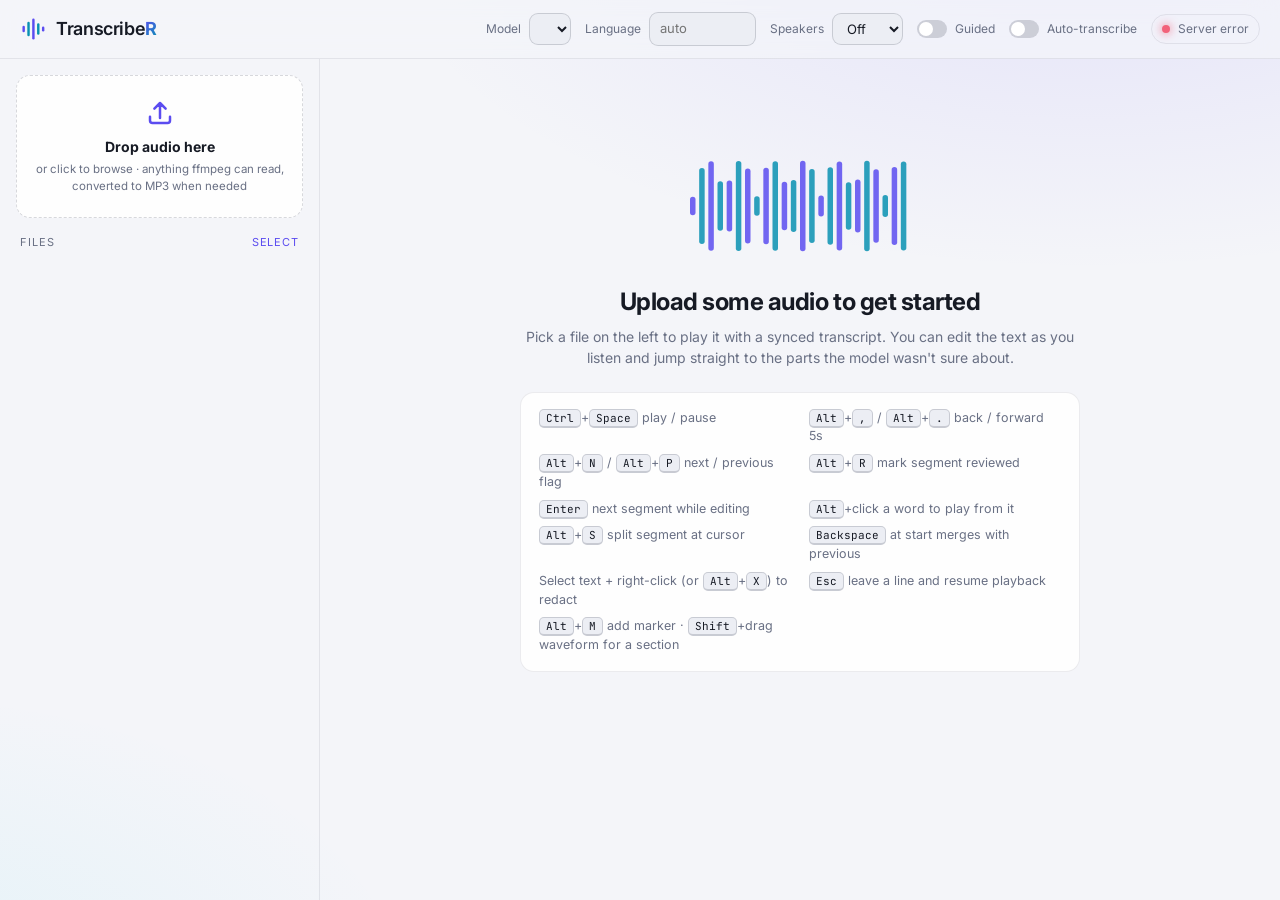
==== commit 073cb1ad: "Guided upload walkthrough, Stop button for jobs - After upload: choose expected speakers (or 'I don'" ====
--- a/app/static/index.html
+++ b/app/static/index.html
@@ -41,7 +41,10 @@
           <option value="5">5</option><option value="6">6</option><option value="8">8</option>
         </select>
       </label>
-      <label class="toggle" title="Start transcribing as soon as a file is uploaded">
+      <label class="toggle" title="After uploading, ask how many speakers to expect and which model to use">
+        <input type="checkbox" id="wizToggle"><span class="switch"></span><span>Guided</span>
+      </label>
+      <label class="toggle" id="autoToggleWrap" title="Start transcribing as soon as a file is uploaded">
         <input type="checkbox" id="autoToggle"><span class="switch"></span><span>Auto-transcribe</span>
       </label>
       <div class="backend" id="backendStatus" title="llama-swap connection"><span class="dot"></span><span class="label">Connecting…</span></div>
@@ -162,6 +165,7 @@
             <div class="muted" id="procDetail"></div>
             <div class="bars" id="procBars"></div>
           </div>
+          <button class="stop-btn hidden" id="stopBtn" title="Stop this job. Any previous transcript is kept.">Stop</button>
         </div>
 
         <div class="body">
@@ -230,6 +234,7 @@
     <div class="red-info" id="redInfo"></div>
     <button id="redUndo" role="menuitem"><b>Unredact</b><small id="redUndoSub">Restore the original text</small></button>
     <button id="redErase" role="menuitem" class="danger"><b>Erase permanently</b><small>Can't be undone. Removes the hidden original</small></button>
+    <button id="redRecover" role="menuitem"><b>Recover from audio</b><small>Listen to the recording again to fill in the words</small></button>
   </div>
   <div class="ctx-menu hidden" id="ctxMenu" role="menu">
     <button id="ctxRedact" role="menuitem"><b>Redact</b><kbd>Alt+X</kbd></button>
@@ -245,6 +250,7 @@
         <button class="btn icon sm" id="trClose" title="Close">✕</button>
       </div>
       <div class="modal-body">
+        <div class="tr-intro hidden" id="trIntro"></div>
         <section>
           <div class="tr-label"><b>1</b> Who is speaking in this file?</div>
           <div class="tr-people" id="trPeople"></div>
@@ -266,6 +272,43 @@
       </div>
     </div>
   </div>
+  <div class="modal hidden" id="wizard" role="dialog" aria-modal="true" aria-labelledby="wzTitle">
+    <div class="modal-card wz-card">
+      <div class="modal-head">
+        <h3 id="wzTitle">Transcribe your recording</h3>
+        <button class="btn icon sm" id="wzClose" title="Not now">✕</button>
+      </div>
+      <div class="modal-body">
+        <ul class="wz-files" id="wzFiles"></ul>
+        <section>
+          <div class="tr-label"><b>1</b> How many speakers do you expect?</div>
+          <div class="wz-choices" id="wzSpeakers" role="radiogroup">
+            <button data-v="off" role="radio">1<small>just one</small></button>
+            <button data-v="2" role="radio">2</button>
+            <button data-v="3" role="radio">3</button>
+            <button data-v="4" role="radio">4</button>
+            <button data-v="5" role="radio">5</button>
+            <button data-v="6" role="radio">6</button>
+            <button data-v="auto" role="radio" class="wz-unknown">I don't know<small>detect automatically</small></button>
+          </div>
+          <p class="muted tr-hint wz-hint">A known number gives the most reliable speaker labels.</p>
+        </section>
+        <section>
+          <div class="tr-label"><b>2</b> Model</div>
+          <select id="wzModel"></select>
+          <p class="muted tr-hint wz-hint" id="wzModelHint"></p>
+        </section>
+        <label class="toggle"><input type="checkbox" id="wzTeach" checked><span class="switch"></span><span>When it's done, help me tag who's who</span></label>
+      </div>
+      <div class="modal-foot">
+        <label class="toggle"><input type="checkbox" id="wzAlways" checked><span class="switch"></span><span>Ask every time I upload</span></label>
+        <div class="wz-actions">
+          <button class="btn" id="wzLater">Not now</button>
+          <button class="btn primary" id="wzStart">Start transcription</button>
+        </div>
+      </div>
+    </div>
+  </div>
   <div class="toast" id="toast"></div>
   <script src="app.js"></script>
 </body>
--- a/app/static/styles.css
+++ b/app/static/styles.css
@@ -285,6 +285,8 @@
 .toast { position: fixed; bottom: 20px; left: 50%; transform: translate(-50%, 20px); background: var(--panel-solid); border: 1px solid var(--border-strong); padding: 10px 16px; border-radius: 10px; box-shadow: var(--shadow); opacity: 0; pointer-events: none; transition: .25s; z-index: 50; max-width: 90vw; }
 .toast.show { opacity: 1; transform: translate(-50%, 0); }
 .toast.error { border-color: var(--danger); color: var(--danger); }
+.toast.show.has-action { pointer-events: auto; display: flex; align-items: center; gap: 14px; }
+.toast-action { border: 0; background: none; color: var(--accent); font-weight: 600; cursor: pointer; padding: 2px 4px; }
 
 /* ---------- responsive ---------- */
 @media (max-width: 1100px) {
@@ -446,6 +448,7 @@
 .marker-list { list-style: none; margin: 0; padding: 8px; display: flex; flex-direction: column; gap: 4px; max-height: 280px; overflow: auto; }
 .marker-list li { display: grid; grid-template-columns: 14px auto 1fr auto; gap: 8px; align-items: center; padding: 4px 6px; border-radius: 9px; }
 .marker-list li:hover, .marker-list li.current { background: var(--bg-2); }
+.marker-list li.muted { display: block; font-size: 13px; }
 .marker-list .mk-color { width: 14px; height: 14px; border-radius: 4px; border: 0; cursor: pointer; padding: 0; }
 .marker-list .mk-time { font: 11.5px var(--mono); color: var(--muted); background: none; border: 0; cursor: pointer; padding: 2px 0; white-space: nowrap; }
 .marker-list .mk-time:hover { color: var(--accent); }
@@ -463,7 +466,35 @@
 .mk-divider::after { content: ""; flex: 1; height: 1px; background: color-mix(in srgb, var(--mk) 45%, transparent); }
 .mk-divider .mk-dtime { font: 11px var(--mono); color: var(--muted); font-weight: 400; }
 .redacted:hover { outline: 2px solid var(--accent); outline-offset: 1px; }
-.redacted.final { cursor: default; background: repeating-linear-gradient(135deg, var(--muted) 0 6px, color-mix(in srgb, var(--muted) 70%, var(--bg)) 6px 12px); }
-.redacted.final:hover { outline: none; }
+.redacted.final { cursor: pointer; background: repeating-linear-gradient(135deg, var(--muted) 0 6px, color-mix(in srgb, var(--muted) 70%, var(--bg)) 6px 12px); }
+.redacted.final:hover { outline: 2px dashed var(--muted); outline-offset: 1px; }
 .red-info { font-size: 11.5px; color: var(--muted); padding: 6px 10px 4px; }
 .ctx-menu button.danger b { color: var(--danger); }
+
+.dev-tag { font-size: 11px; font-weight: 700; letter-spacing: .04em; padding: 1px 7px; border-radius: 999px; border: 1px solid currentColor; cursor: default; }
+.dev-gpu { color: #3fb950; }
+.dev-cpu { color: #d29922; }
+.dev-llamaswap { color: var(--muted, #8b949e); }
+.stop-btn { align-self: center; flex: none; padding: 7px 14px; border-radius: 10px; border: 1px solid var(--danger, #e5534b); background: transparent; color: var(--danger, #e5534b); font-weight: 600; cursor: pointer; }
+.stop-btn:hover:not(:disabled) { background: var(--danger, #e5534b); color: #fff; }
+.stop-btn:disabled { opacity: .6; cursor: default; }
+
+/* guided upload */
+.wz-card { width: min(560px, 100%); }
+.wz-files { list-style: none; margin: 0; padding: 0; display: flex; flex-direction: column; gap: 4px; }
+.wz-files li { display: flex; justify-content: space-between; gap: 12px; font-size: 13px; padding: 8px 10px; border-radius: 10px; background: var(--bg-2); }
+.wz-files li span:first-child { overflow: hidden; text-overflow: ellipsis; white-space: nowrap; font-weight: 600; }
+.wz-files li span:last-child { color: var(--muted); white-space: nowrap; font-size: 12px; }
+.wz-choices { display: grid; grid-template-columns: repeat(6, 1fr); gap: 8px; }
+.wz-choices button { min-height: 52px; border-radius: 12px; border: 1px solid var(--border-strong); background: var(--bg-2); color: var(--text); font: 600 18px inherit; font-family: inherit; cursor: pointer; display: flex; flex-direction: column; align-items: center; justify-content: center; gap: 2px; }
+.wz-choices button small { font-size: 10.5px; font-weight: 500; color: var(--muted); }
+.wz-choices button:hover { border-color: var(--accent); }
+.wz-choices button[aria-checked="true"] { border-color: var(--accent); background: var(--accent-soft); color: var(--accent); box-shadow: 0 0 0 1px var(--accent) inset; }
+.wz-choices button[aria-checked="true"] small { color: var(--accent); }
+.wz-choices .wz-unknown { grid-column: 1 / -1; flex-direction: row; gap: 8px; font-size: 14px; }
+.wz-hint { margin: 8px 0 0; }
+#wzModel { width: 100%; padding: 9px 10px; border-radius: 10px; border: 1px solid var(--border-strong); background: var(--bg-2); color: var(--text); font: inherit; font-size: 14px; }
+.wz-actions { display: flex; gap: 8px; margin-left: auto; }
+.tr-intro { padding: 12px 14px; border-radius: 12px; background: var(--accent-soft); border: 1px solid color-mix(in srgb, var(--accent) 35%, transparent); font-size: 13.5px; line-height: 1.45; }
+.tr-intro b { display: block; font-size: 14.5px; margin-bottom: 2px; }
+@media (max-width: 520px) { .wz-choices { grid-template-columns: repeat(3, 1fr); } }
